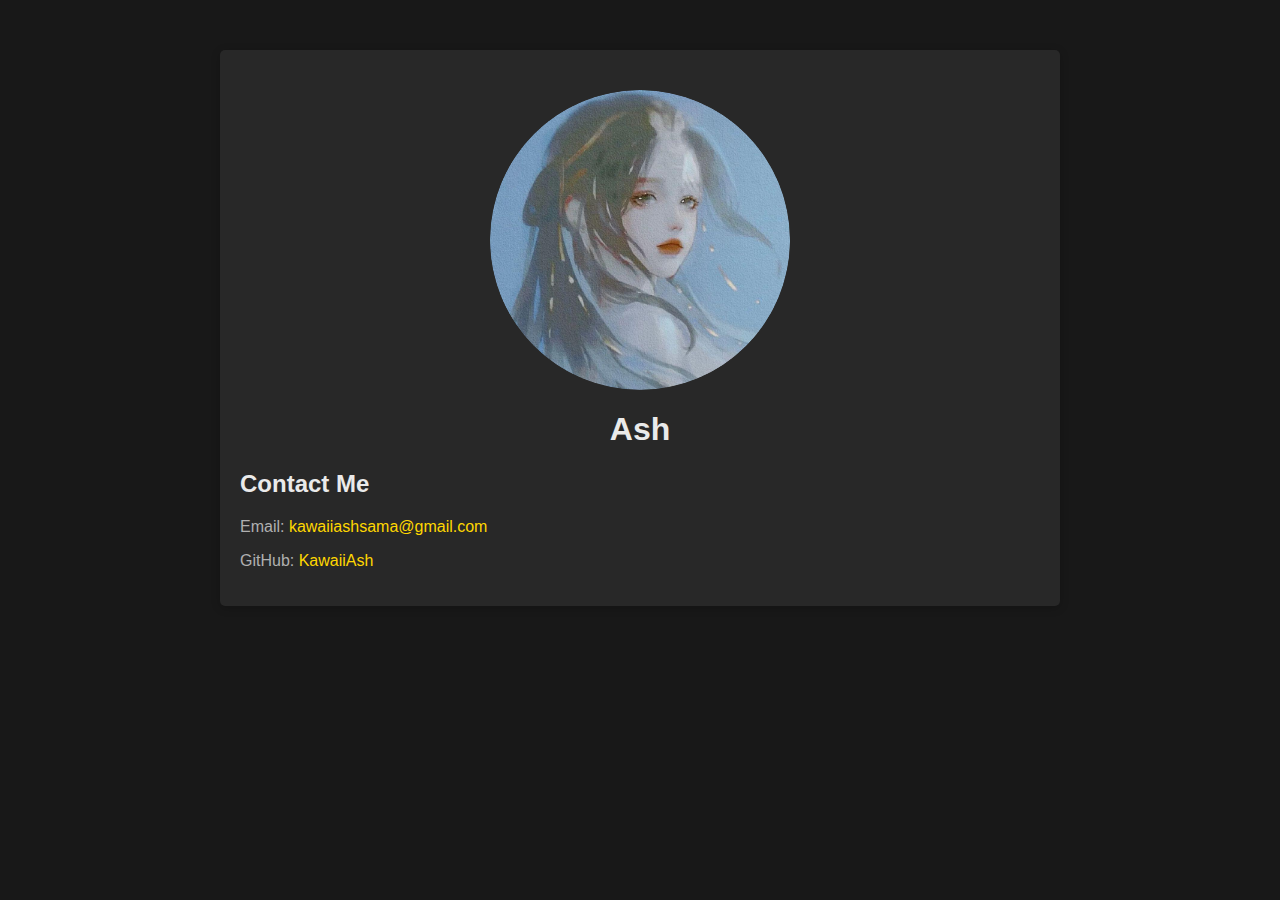
==== index.html @ 877b5894 "init: initial project setup" ====
<!DOCTYPE html>
<html lang="zh-CN">
<head>
    <meta charset="UTF-8">
    <meta name="viewport" content="width=device-width, initial-scale=1.0">
    <title>About me</title>
    <style>
        body {
            font-family: 'Arial', sans-serif;
            background-color: #181818; 
            margin: 0;
            padding: 0;
            color: #EAEAEA;  
        }
        .container {
            max-width: 800px;
            margin: 50px auto;
            background-color: #282828;  
            padding: 20px;
            border-radius: 5px;
            box-shadow: 0 2px 10px rgba(0, 0, 0, 0.2);
        }
        h1 {
            text-align: center;
            color: #EAEAEA;
        }
        p {
            color: #B0B0B0;  
        }
        a {
            color: #FFD700; 
            text-decoration: none;
        }
        a:hover {
            text-decoration: underline;
        }
        .profile-image {
            width: 300px;
            height: 300px;
            border-radius: 50%;
            margin: 20px auto;
            display: block;
        }
    </style>
</head>
<body>
    <div class="container">
        <img src="avator.png" alt="个人照片" class="profile-image">
        <h1>Ash</h1>        
        <h2>Contact Me</h2>
        <p>Email: <a href="mailto:kawaiiashsama@gmail.com">kawaiiashsama@gmail.com</a></p>
        <p>GitHub: <a href="https://github.com/KawaiiAsh" target="_blank">KawaiiAsh</a></p>
    </div>
</body>
</html>
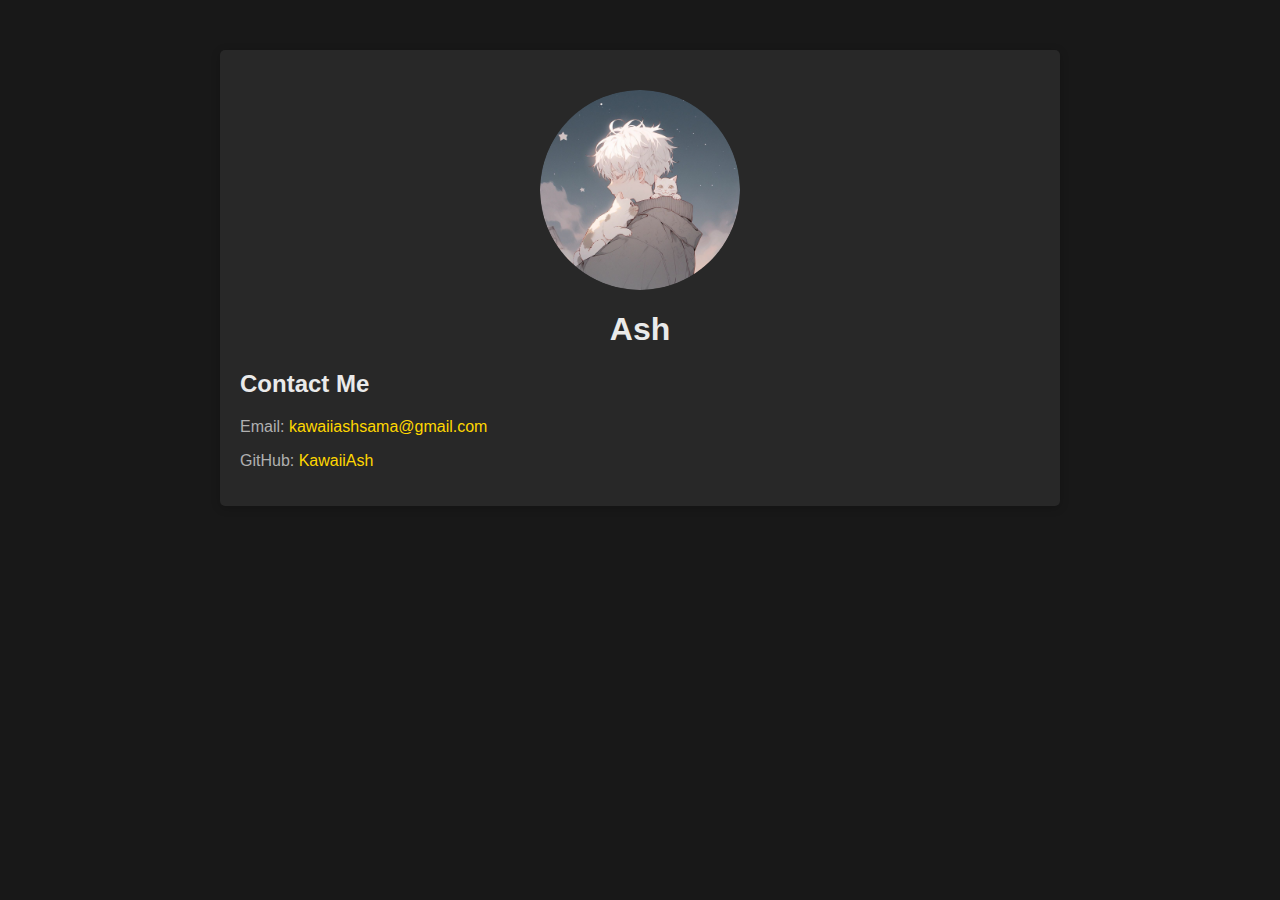
==== commit 523ddbc5: "style: replace avator" ====
--- a/index.html
+++ b/index.html
@@ -35,8 +35,8 @@
             text-decoration: underline;
         }
         .profile-image {
-            width: 300px;
-            height: 300px;
+            width: 200px;
+            height: 200px;
             border-radius: 50%;
             margin: 20px auto;
             display: block;
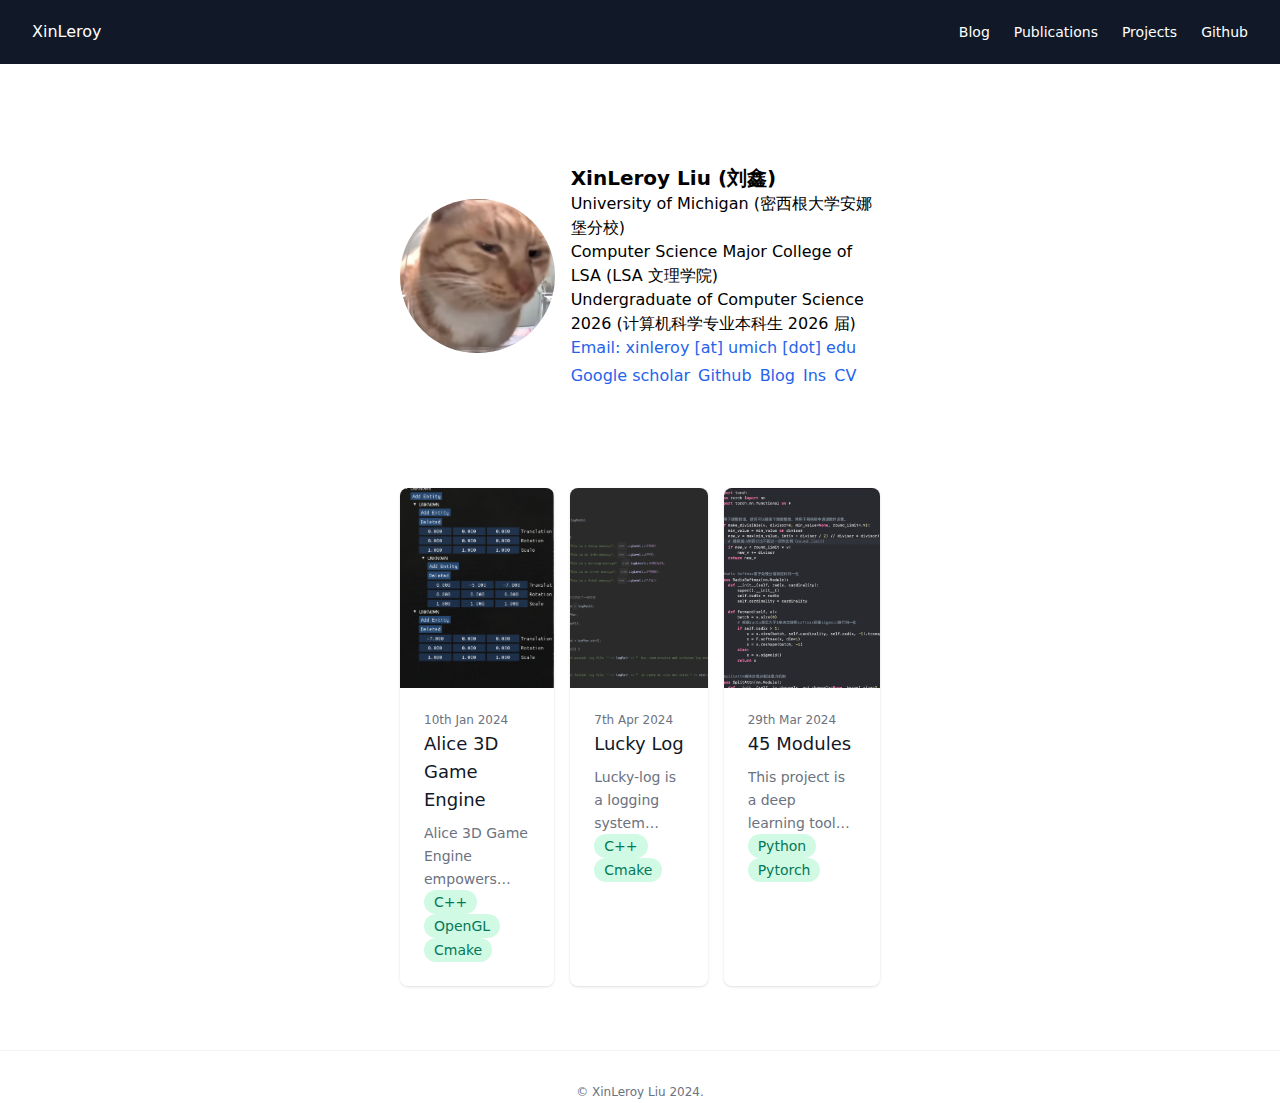
==== commit ecac64ba: "update: homepage" ====
--- a/index.html
+++ b/index.html
@@ -1,55 +1,190 @@
 <!DOCTYPE html>
-<html lang="zh-CN">
+<html lang="en">
+
 <head>
     <meta charset="UTF-8">
     <meta name="viewport" content="width=device-width, initial-scale=1.0">
-    <title>About me</title>
-    <style>
-        body {
-            font-family: 'Arial', sans-serif;
-            background-color: #181818; 
-            margin: 0;
-            padding: 0;
-            color: #EAEAEA;  
-        }
-        .container {
-            max-width: 800px;
-            margin: 50px auto;
-            background-color: #282828;  
-            padding: 20px;
-            border-radius: 5px;
-            box-shadow: 0 2px 10px rgba(0, 0, 0, 0.2);
-        }
-        h1 {
-            text-align: center;
-            color: #EAEAEA;
-        }
-        p {
-            color: #B0B0B0;  
-        }
-        a {
-            color: #FFD700; 
-            text-decoration: none;
-        }
-        a:hover {
-            text-decoration: underline;
-        }
-        .profile-image {
-            width: 200px;
-            height: 200px;
-            border-radius: 50%;
-            margin: 20px auto;
-            display: block;
-        }
-    </style>
+    <link href="./src/output.css" rel="stylesheet">
+    <title>XinLeroy Liu</title>
 </head>
+
 <body>
-    <div class="container">
-        <img src="avator.png" alt="个人照片" class="profile-image">
-        <h1>Ash</h1>        
-        <h2>Contact Me</h2>
-        <p>Email: <a href="mailto:kawaiiashsama@gmail.com">kawaiiashsama@gmail.com</a></p>
-        <p>GitHub: <a href="https://github.com/KawaiiAsh" target="_blank">KawaiiAsh</a></p>
+    <!-- 导航栏 -->
+    <div class="bg-gray-900">
+        <div class="mx-auto max-w-screen-xl px-4 sm:px-6 lg:px-8">
+            <div class="flex h-16 items-center justify-between">
+                <div class="flex-1 md:flex md:items-center md:gap-12">
+                    <a class="text-gray-500 transition hover:text-gray-500/75 text-white hover:text-white/75" href="#">
+                        XinLeroy
+                    </a>
+                </div>
+                <div class="md:flex md:items-center md:gap-12">
+                    <nav aria-label="Global" class="hidden md:block">
+                        <ul class="flex items-center gap-6 text-sm">
+                            <li>
+                                <a class="text-gray-500 transition hover:text-gray-500/75 text-white hover:text-white/75"
+                                    href="#">
+                                    Blog
+                                </a>
+                            </li>
+                            <li>
+                                <a class="text-gray-500 transition hover:text-gray-500/75 text-white hover:text-white/75"
+                                    href="#">
+                                    Publications
+                                </a>
+                            </li>
+                            <li>
+                                <a class="text-gray-500 transition hover:text-gray-500/75 text-white hover:text-white/75"
+                                    href="#">
+                                    Projects
+                                </a>
+                            </li>
+                            <li>
+                                <a class="text-gray-500 transition hover:text-gray-500/75 text-white hover:text-white/75"
+                                    href="#">
+                                    Github
+                                </a>
+                            </li>
+                        </ul>
+                    </nav>
+                </div>
+            </div>
+        </div>
     </div>
+
+    <!-- 个人信息 -->
+    <div class="personal-info flex items-center space-x-4">
+        <!-- 照片 -->
+        <div class="photo w-1/3">
+            <img src="./src/images/image.png" alt="Personal Photo" class="rounded-full">
+        </div>
+        <!-- 文字描述 -->
+        <div class="text w-2/3">
+            <h1 class="text-xl font-semibold">XinLeroy Liu (刘鑫)</h1>
+            <p class="text-base">University of Michigan (密西根大学安娜堡分校)</p>
+            <p class="text-base">Computer Science Major College of LSA (LSA 文理学院)</p>
+            <p class="text-base">Undergraduate of Computer Science 2026 (计算机科学专业本科生 2026 届)</p>
+            <a href="mailto:xinleroy@umich.edu" class="text-base text-blue-600 hover:text-blue-800">Email: xinleroy [at]
+                umich
+                [dot]
+                edu</a>
+            <div class="flex mt-1">
+                <a href="URL" class="text-base text-blue-600 hover:text-blue-800 mr-2">Google scholar</a>
+                <a href="URL" class="text-base text-blue-600 hover:text-blue-800 mr-2"> Github</a>
+                <a href="URL" class="text-base text-blue-600 hover:text-blue-800 mr-2"> Blog</a>
+                <a href="URL" class="text-base text-blue-600 hover:text-blue-800 mr-2"> Ins</a>
+                <a href="URL" class="text-base text-blue-600 hover:text-blue-800 mr-2"> CV</a>
+            </div>
+        </div>
+    </div>
+
+    <!-- 项目列表 -->
+    <div class="personal-info flex space-x-4">
+        <article class="overflow-hidden rounded-lg shadow transition hover:shadow-lg">
+            <img alt="" src="./src/images/alice-e.png" class="h-[200px] w-full object-cover sm:h-[200x]" />
+
+            <div class="bg-white p-4 sm:p-6">
+                <time datetime="2022-10-10" class="block text-xs text-gray-500"> 10th Jan 2024 </time>
+
+                <a href="#">
+                    <h3 class="mt-0.5 text-lg text-gray-900">Alice 3D Game Engine</h3>
+                </a>
+
+                <p class="mt-2 line-clamp-3 text-sm/relaxed text-gray-500">
+                    Alice 3D Game Engine empowers developers to create immersive and visually stunning games with ease,
+                    thanks to its utilization of the powerful OpenGL graphics library. With its cross-platform support,
+                    flexible scene
+                    graph, shader capabilities, and user-friendly API.
+                </p>
+                <span
+                    class="inline-flex items-center justify-center rounded-full bg-emerald-100 px-2.5 py-0.5 text-emerald-700">
+                    <p class="whitespace-nowrap text-sm">C++</p>
+                </span>
+                <span
+                    class="inline-flex items-center justify-center rounded-full bg-emerald-100 px-2.5 py-0.5 text-emerald-700">
+                    <p class="whitespace-nowrap text-sm">OpenGL</p>
+                </span>
+                <span
+                    class="inline-flex items-center justify-center rounded-full bg-emerald-100 px-2.5 py-0.5 text-emerald-700">
+                    <p class="whitespace-nowrap text-sm">Cmake</p>
+                </span>
+            </div>
+        </article>
+
+
+        <article class="overflow-hidden rounded-lg shadow transition hover:shadow-lg">
+            <img alt="" src="./src/images/lucky-log.png" class="h-[200px] w-full object-cover sm:h-[200x]" />
+
+            <div class="bg-white p-4 sm:p-6">
+                <time datetime="2022-10-10" class="block text-xs text-gray-500"> 7th Apr 2024 </time>
+
+                <a href="#">
+                    <h3 class="mt-0.5 text-lg text-gray-900">Lucky Log</h3>
+                </a>
+
+                <p class="mt-2 line-clamp-3 text-sm/relaxed text-gray-500">
+                    Lucky-log is a logging system designed specifically for applications and systems. It aims to provide
+                    simple and
+                    easy-to-use logging functionality to help developers effectively manage and analyze the runtime
+                    status of their
+                    applications.
+                </p>
+                <span
+                    class="inline-flex items-center justify-center rounded-full bg-emerald-100 px-2.5 py-0.5 text-emerald-700">
+                    <p class="whitespace-nowrap text-sm">C++</p>
+                </span>
+                <span
+                    class="inline-flex items-center justify-center rounded-full bg-emerald-100 px-2.5 py-0.5 text-emerald-700">
+                    <p class="whitespace-nowrap text-sm">Cmake</p>
+                </span>
+            </div>
+        </article>
+
+
+        <article class="overflow-hidden rounded-lg shadow transition hover:shadow-lg">
+            <img alt="" src="./src/images/plugandplay.png" class="h-[200px] w-full object-cover sm:h-[200x]" />
+
+            <div class="bg-white p-4 sm:p-6">
+                <time datetime="2022-10-10" class="block text-xs text-gray-500"> 29th Mar 2024 </time>
+
+                <a href="#">
+                    <h3 class="mt-0.5 text-lg text-gray-900">45 Modules</h3>
+                </a>
+
+                <p class="mt-2 line-clamp-3 text-sm/relaxed text-gray-500">
+                    This project is a deep learning tools based on the PyTorch framework, summarizing 45 plug-and-play
+                    modules,
+                    each accompanied by a corresponding paper.
+                    These modules are designed for deep learning tasks,
+                    including but not limited
+                    to various attention mechanisms.
+                </p>
+                <span
+                    class="inline-flex items-center justify-center rounded-full bg-emerald-100 px-2.5 py-0.5 text-emerald-700">
+                    <p class="whitespace-nowrap text-sm">Python</p>
+                </span>
+                <span
+                    class="inline-flex items-center justify-center rounded-full bg-emerald-100 px-2.5 py-0.5 text-emerald-700">
+                    <p class="whitespace-nowrap text-sm">Pytorch</p>
+                </span>
+            </div>
+        </article>
+    </div>
+
+    <!-- 论文 -->
+    <div>
+        
+    </div>
+
+    <footer>
+        <div class="mt-16 border-t border-gray-100 pt-8">
+            <p class="text-center text-xs/relaxed text-gray-500">
+                © XinLeroy Liu 2024.
+        
+                <br />
+            </p>
+        </div>
+    </footer>
 </body>
-</html>
+
+</html>--- a/src/output.css
+++ b/src/output.css
@@ -0,0 +1,1400 @@
+/*
+! tailwindcss v3.4.3 | MIT License | https://tailwindcss.com
+*/
+
+/*
+1. Prevent padding and border from affecting element width. (https://github.com/mozdevs/cssremedy/issues/4)
+2. Allow adding a border to an element by just adding a border-width. (https://github.com/tailwindcss/tailwindcss/pull/116)
+*/
+
+*,
+::before,
+::after {
+  box-sizing: border-box;
+  /* 1 */
+  border-width: 0;
+  /* 2 */
+  border-style: solid;
+  /* 2 */
+  border-color: #e5e7eb;
+  /* 2 */
+}
+
+::before,
+::after {
+  --tw-content: '';
+}
+
+/*
+1. Use a consistent sensible line-height in all browsers.
+2. Prevent adjustments of font size after orientation changes in iOS.
+3. Use a more readable tab size.
+4. Use the user's configured `sans` font-family by default.
+5. Use the user's configured `sans` font-feature-settings by default.
+6. Use the user's configured `sans` font-variation-settings by default.
+7. Disable tap highlights on iOS
+*/
+
+html,
+:host {
+  line-height: 1.5;
+  /* 1 */
+  -webkit-text-size-adjust: 100%;
+  /* 2 */
+  -moz-tab-size: 4;
+  /* 3 */
+  -o-tab-size: 4;
+     tab-size: 4;
+  /* 3 */
+  font-family: ui-sans-serif, system-ui, sans-serif, "Apple Color Emoji", "Segoe UI Emoji", "Segoe UI Symbol", "Noto Color Emoji";
+  /* 4 */
+  font-feature-settings: normal;
+  /* 5 */
+  font-variation-settings: normal;
+  /* 6 */
+  -webkit-tap-highlight-color: transparent;
+  /* 7 */
+}
+
+/*
+1. Remove the margin in all browsers.
+2. Inherit line-height from `html` so users can set them as a class directly on the `html` element.
+*/
+
+body {
+  margin: 0;
+  /* 1 */
+  line-height: inherit;
+  /* 2 */
+}
+
+/*
+1. Add the correct height in Firefox.
+2. Correct the inheritance of border color in Firefox. (https://bugzilla.mozilla.org/show_bug.cgi?id=190655)
+3. Ensure horizontal rules are visible by default.
+*/
+
+hr {
+  height: 0;
+  /* 1 */
+  color: inherit;
+  /* 2 */
+  border-top-width: 1px;
+  /* 3 */
+}
+
+/*
+Add the correct text decoration in Chrome, Edge, and Safari.
+*/
+
+abbr:where([title]) {
+  -webkit-text-decoration: underline dotted;
+          text-decoration: underline dotted;
+}
+
+/*
+Remove the default font size and weight for headings.
+*/
+
+h1,
+h2,
+h3,
+h4,
+h5,
+h6 {
+  font-size: inherit;
+  font-weight: inherit;
+}
+
+/*
+Reset links to optimize for opt-in styling instead of opt-out.
+*/
+
+a {
+  color: inherit;
+  text-decoration: inherit;
+}
+
+/*
+Add the correct font weight in Edge and Safari.
+*/
+
+b,
+strong {
+  font-weight: bolder;
+}
+
+/*
+1. Use the user's configured `mono` font-family by default.
+2. Use the user's configured `mono` font-feature-settings by default.
+3. Use the user's configured `mono` font-variation-settings by default.
+4. Correct the odd `em` font sizing in all browsers.
+*/
+
+code,
+kbd,
+samp,
+pre {
+  font-family: ui-monospace, SFMono-Regular, Menlo, Monaco, Consolas, "Liberation Mono", "Courier New", monospace;
+  /* 1 */
+  font-feature-settings: normal;
+  /* 2 */
+  font-variation-settings: normal;
+  /* 3 */
+  font-size: 1em;
+  /* 4 */
+}
+
+/*
+Add the correct font size in all browsers.
+*/
+
+small {
+  font-size: 80%;
+}
+
+/*
+Prevent `sub` and `sup` elements from affecting the line height in all browsers.
+*/
+
+sub,
+sup {
+  font-size: 75%;
+  line-height: 0;
+  position: relative;
+  vertical-align: baseline;
+}
+
+sub {
+  bottom: -0.25em;
+}
+
+sup {
+  top: -0.5em;
+}
+
+/*
+1. Remove text indentation from table contents in Chrome and Safari. (https://bugs.chromium.org/p/chromium/issues/detail?id=999088, https://bugs.webkit.org/show_bug.cgi?id=201297)
+2. Correct table border color inheritance in all Chrome and Safari. (https://bugs.chromium.org/p/chromium/issues/detail?id=935729, https://bugs.webkit.org/show_bug.cgi?id=195016)
+3. Remove gaps between table borders by default.
+*/
+
+table {
+  text-indent: 0;
+  /* 1 */
+  border-color: inherit;
+  /* 2 */
+  border-collapse: collapse;
+  /* 3 */
+}
+
+/*
+1. Change the font styles in all browsers.
+2. Remove the margin in Firefox and Safari.
+3. Remove default padding in all browsers.
+*/
+
+button,
+input,
+optgroup,
+select,
+textarea {
+  font-family: inherit;
+  /* 1 */
+  font-feature-settings: inherit;
+  /* 1 */
+  font-variation-settings: inherit;
+  /* 1 */
+  font-size: 100%;
+  /* 1 */
+  font-weight: inherit;
+  /* 1 */
+  line-height: inherit;
+  /* 1 */
+  letter-spacing: inherit;
+  /* 1 */
+  color: inherit;
+  /* 1 */
+  margin: 0;
+  /* 2 */
+  padding: 0;
+  /* 3 */
+}
+
+/*
+Remove the inheritance of text transform in Edge and Firefox.
+*/
+
+button,
+select {
+  text-transform: none;
+}
+
+/*
+1. Correct the inability to style clickable types in iOS and Safari.
+2. Remove default button styles.
+*/
+
+button,
+input:where([type='button']),
+input:where([type='reset']),
+input:where([type='submit']) {
+  -webkit-appearance: button;
+  /* 1 */
+  background-color: transparent;
+  /* 2 */
+  background-image: none;
+  /* 2 */
+}
+
+/*
+Use the modern Firefox focus style for all focusable elements.
+*/
+
+:-moz-focusring {
+  outline: auto;
+}
+
+/*
+Remove the additional `:invalid` styles in Firefox. (https://github.com/mozilla/gecko-dev/blob/2f9eacd9d3d995c937b4251a5557d95d494c9be1/layout/style/res/forms.css#L728-L737)
+*/
+
+:-moz-ui-invalid {
+  box-shadow: none;
+}
+
+/*
+Add the correct vertical alignment in Chrome and Firefox.
+*/
+
+progress {
+  vertical-align: baseline;
+}
+
+/*
+Correct the cursor style of increment and decrement buttons in Safari.
+*/
+
+::-webkit-inner-spin-button,
+::-webkit-outer-spin-button {
+  height: auto;
+}
+
+/*
+1. Correct the odd appearance in Chrome and Safari.
+2. Correct the outline style in Safari.
+*/
+
+[type='search'] {
+  -webkit-appearance: textfield;
+  /* 1 */
+  outline-offset: -2px;
+  /* 2 */
+}
+
+/*
+Remove the inner padding in Chrome and Safari on macOS.
+*/
+
+::-webkit-search-decoration {
+  -webkit-appearance: none;
+}
+
+/*
+1. Correct the inability to style clickable types in iOS and Safari.
+2. Change font properties to `inherit` in Safari.
+*/
+
+::-webkit-file-upload-button {
+  -webkit-appearance: button;
+  /* 1 */
+  font: inherit;
+  /* 2 */
+}
+
+/*
+Add the correct display in Chrome and Safari.
+*/
+
+summary {
+  display: list-item;
+}
+
+/*
+Removes the default spacing and border for appropriate elements.
+*/
+
+blockquote,
+dl,
+dd,
+h1,
+h2,
+h3,
+h4,
+h5,
+h6,
+hr,
+figure,
+p,
+pre {
+  margin: 0;
+}
+
+fieldset {
+  margin: 0;
+  padding: 0;
+}
+
+legend {
+  padding: 0;
+}
+
+ol,
+ul,
+menu {
+  list-style: none;
+  margin: 0;
+  padding: 0;
+}
+
+/*
+Reset default styling for dialogs.
+*/
+
+dialog {
+  padding: 0;
+}
+
+/*
+Prevent resizing textareas horizontally by default.
+*/
+
+textarea {
+  resize: vertical;
+}
+
+/*
+1. Reset the default placeholder opacity in Firefox. (https://github.com/tailwindlabs/tailwindcss/issues/3300)
+2. Set the default placeholder color to the user's configured gray 400 color.
+*/
+
+input::-moz-placeholder, textarea::-moz-placeholder {
+  opacity: 1;
+  /* 1 */
+  color: #9ca3af;
+  /* 2 */
+}
+
+input::placeholder,
+textarea::placeholder {
+  opacity: 1;
+  /* 1 */
+  color: #9ca3af;
+  /* 2 */
+}
+
+/*
+Set the default cursor for buttons.
+*/
+
+button,
+[role="button"] {
+  cursor: pointer;
+}
+
+/*
+Make sure disabled buttons don't get the pointer cursor.
+*/
+
+:disabled {
+  cursor: default;
+}
+
+/*
+1. Make replaced elements `display: block` by default. (https://github.com/mozdevs/cssremedy/issues/14)
+2. Add `vertical-align: middle` to align replaced elements more sensibly by default. (https://github.com/jensimmons/cssremedy/issues/14#issuecomment-634934210)
+   This can trigger a poorly considered lint error in some tools but is included by design.
+*/
+
+img,
+svg,
+video,
+canvas,
+audio,
+iframe,
+embed,
+object {
+  display: block;
+  /* 1 */
+  vertical-align: middle;
+  /* 2 */
+}
+
+/*
+Constrain images and videos to the parent width and preserve their intrinsic aspect ratio. (https://github.com/mozdevs/cssremedy/issues/14)
+*/
+
+img,
+video {
+  max-width: 100%;
+  height: auto;
+}
+
+/* Make elements with the HTML hidden attribute stay hidden by default */
+
+[hidden] {
+  display: none;
+}
+
+*, ::before, ::after {
+  --tw-border-spacing-x: 0;
+  --tw-border-spacing-y: 0;
+  --tw-translate-x: 0;
+  --tw-translate-y: 0;
+  --tw-rotate: 0;
+  --tw-skew-x: 0;
+  --tw-skew-y: 0;
+  --tw-scale-x: 1;
+  --tw-scale-y: 1;
+  --tw-pan-x:  ;
+  --tw-pan-y:  ;
+  --tw-pinch-zoom:  ;
+  --tw-scroll-snap-strictness: proximity;
+  --tw-gradient-from-position:  ;
+  --tw-gradient-via-position:  ;
+  --tw-gradient-to-position:  ;
+  --tw-ordinal:  ;
+  --tw-slashed-zero:  ;
+  --tw-numeric-figure:  ;
+  --tw-numeric-spacing:  ;
+  --tw-numeric-fraction:  ;
+  --tw-ring-inset:  ;
+  --tw-ring-offset-width: 0px;
+  --tw-ring-offset-color: #fff;
+  --tw-ring-color: rgb(59 130 246 / 0.5);
+  --tw-ring-offset-shadow: 0 0 #0000;
+  --tw-ring-shadow: 0 0 #0000;
+  --tw-shadow: 0 0 #0000;
+  --tw-shadow-colored: 0 0 #0000;
+  --tw-blur:  ;
+  --tw-brightness:  ;
+  --tw-contrast:  ;
+  --tw-grayscale:  ;
+  --tw-hue-rotate:  ;
+  --tw-invert:  ;
+  --tw-saturate:  ;
+  --tw-sepia:  ;
+  --tw-drop-shadow:  ;
+  --tw-backdrop-blur:  ;
+  --tw-backdrop-brightness:  ;
+  --tw-backdrop-contrast:  ;
+  --tw-backdrop-grayscale:  ;
+  --tw-backdrop-hue-rotate:  ;
+  --tw-backdrop-invert:  ;
+  --tw-backdrop-opacity:  ;
+  --tw-backdrop-saturate:  ;
+  --tw-backdrop-sepia:  ;
+  --tw-contain-size:  ;
+  --tw-contain-layout:  ;
+  --tw-contain-paint:  ;
+  --tw-contain-style:  ;
+}
+
+::backdrop {
+  --tw-border-spacing-x: 0;
+  --tw-border-spacing-y: 0;
+  --tw-translate-x: 0;
+  --tw-translate-y: 0;
+  --tw-rotate: 0;
+  --tw-skew-x: 0;
+  --tw-skew-y: 0;
+  --tw-scale-x: 1;
+  --tw-scale-y: 1;
+  --tw-pan-x:  ;
+  --tw-pan-y:  ;
+  --tw-pinch-zoom:  ;
+  --tw-scroll-snap-strictness: proximity;
+  --tw-gradient-from-position:  ;
+  --tw-gradient-via-position:  ;
+  --tw-gradient-to-position:  ;
+  --tw-ordinal:  ;
+  --tw-slashed-zero:  ;
+  --tw-numeric-figure:  ;
+  --tw-numeric-spacing:  ;
+  --tw-numeric-fraction:  ;
+  --tw-ring-inset:  ;
+  --tw-ring-offset-width: 0px;
+  --tw-ring-offset-color: #fff;
+  --tw-ring-color: rgb(59 130 246 / 0.5);
+  --tw-ring-offset-shadow: 0 0 #0000;
+  --tw-ring-shadow: 0 0 #0000;
+  --tw-shadow: 0 0 #0000;
+  --tw-shadow-colored: 0 0 #0000;
+  --tw-blur:  ;
+  --tw-brightness:  ;
+  --tw-contrast:  ;
+  --tw-grayscale:  ;
+  --tw-hue-rotate:  ;
+  --tw-invert:  ;
+  --tw-saturate:  ;
+  --tw-sepia:  ;
+  --tw-drop-shadow:  ;
+  --tw-backdrop-blur:  ;
+  --tw-backdrop-brightness:  ;
+  --tw-backdrop-contrast:  ;
+  --tw-backdrop-grayscale:  ;
+  --tw-backdrop-hue-rotate:  ;
+  --tw-backdrop-invert:  ;
+  --tw-backdrop-opacity:  ;
+  --tw-backdrop-saturate:  ;
+  --tw-backdrop-sepia:  ;
+  --tw-contain-size:  ;
+  --tw-contain-layout:  ;
+  --tw-contain-paint:  ;
+  --tw-contain-style:  ;
+}
+
+.container {
+  width: 100%;
+}
+
+@media (min-width: 640px) {
+  .container {
+    max-width: 640px;
+  }
+}
+
+@media (min-width: 768px) {
+  .container {
+    max-width: 768px;
+  }
+}
+
+@media (min-width: 1024px) {
+  .container {
+    max-width: 1024px;
+  }
+}
+
+@media (min-width: 1280px) {
+  .container {
+    max-width: 1280px;
+  }
+}
+
+@media (min-width: 1536px) {
+  .container {
+    max-width: 1536px;
+  }
+}
+
+.absolute {
+  position: absolute;
+}
+
+.relative {
+  position: relative;
+}
+
+.inset-0 {
+  inset: 0px;
+}
+
+.mx-auto {
+  margin-left: auto;
+  margin-right: auto;
+}
+
+.mt-2 {
+  margin-top: 0.5rem;
+}
+
+.ml-20 {
+  margin-left: 5rem;
+}
+
+.ml-8 {
+  margin-left: 2rem;
+}
+
+.ml-4 {
+  margin-left: 1rem;
+}
+
+.mr-2 {
+  margin-right: 0.5rem;
+}
+
+.mt-1 {
+  margin-top: 0.25rem;
+}
+
+.mt-4 {
+  margin-top: 1rem;
+}
+
+.mt-8 {
+  margin-top: 2rem;
+}
+
+.mt-0 {
+  margin-top: 0px;
+}
+
+.mt-0\.5 {
+  margin-top: 0.125rem;
+}
+
+.-ms-1 {
+  margin-inline-start: -0.25rem;
+}
+
+.me-1 {
+  margin-inline-end: 0.25rem;
+}
+
+.me-1\.5 {
+  margin-inline-end: 0.375rem;
+}
+
+.mt-16 {
+  margin-top: 4rem;
+}
+
+.line-clamp-3 {
+  overflow: hidden;
+  display: -webkit-box;
+  -webkit-box-orient: vertical;
+  -webkit-line-clamp: 3;
+}
+
+.block {
+  display: block;
+}
+
+.inline-block {
+  display: inline-block;
+}
+
+.flex {
+  display: flex;
+}
+
+.inline-flex {
+  display: inline-flex;
+}
+
+.grid {
+  display: grid;
+}
+
+.hidden {
+  display: none;
+}
+
+.h-16 {
+  height: 4rem;
+}
+
+.h-auto {
+  height: auto;
+}
+
+.h-24 {
+  height: 6rem;
+}
+
+.h-6 {
+  height: 1.5rem;
+}
+
+.h-56 {
+  height: 14rem;
+}
+
+.h-full {
+  height: 100%;
+}
+
+.h-4 {
+  height: 1rem;
+}
+
+.h-\[350px\] {
+  height: 350px;
+}
+
+.h-\[300px\] {
+  height: 300px;
+}
+
+.h-\[200px\] {
+  height: 200px;
+}
+
+.h-px {
+  height: 1px;
+}
+
+.w-1\/4 {
+  width: 25%;
+}
+
+.w-3\/4 {
+  width: 75%;
+}
+
+.w-full {
+  width: 100%;
+}
+
+.w-32 {
+  width: 8rem;
+}
+
+.w-1\/3 {
+  width: 33.333333%;
+}
+
+.w-2\/3 {
+  width: 66.666667%;
+}
+
+.w-24 {
+  width: 6rem;
+}
+
+.w-6 {
+  width: 1.5rem;
+}
+
+.w-auto {
+  width: auto;
+}
+
+.w-56 {
+  width: 14rem;
+}
+
+.w-4 {
+  width: 1rem;
+}
+
+.max-w-screen-xl {
+  max-width: 1280px;
+}
+
+.max-w-lg {
+  max-width: 32rem;
+}
+
+.flex-1 {
+  flex: 1 1 0%;
+}
+
+.flex-shrink-0 {
+  flex-shrink: 0;
+}
+
+.shrink-0 {
+  flex-shrink: 0;
+}
+
+.flex-grow {
+  flex-grow: 1;
+}
+
+.grid-cols-1 {
+  grid-template-columns: repeat(1, minmax(0, 1fr));
+}
+
+.grid-cols-2 {
+  grid-template-columns: repeat(2, minmax(0, 1fr));
+}
+
+.flex-wrap {
+  flex-wrap: wrap;
+}
+
+.items-center {
+  align-items: center;
+}
+
+.justify-center {
+  justify-content: center;
+}
+
+.justify-between {
+  justify-content: space-between;
+}
+
+.gap-6 {
+  gap: 1.5rem;
+}
+
+.gap-4 {
+  gap: 1rem;
+}
+
+.gap-1 {
+  gap: 0.25rem;
+}
+
+.gap-y-8 {
+  row-gap: 2rem;
+}
+
+.space-x-4 > :not([hidden]) ~ :not([hidden]) {
+  --tw-space-x-reverse: 0;
+  margin-right: calc(1rem * var(--tw-space-x-reverse));
+  margin-left: calc(1rem * calc(1 - var(--tw-space-x-reverse)));
+}
+
+.overflow-hidden {
+  overflow: hidden;
+}
+
+.whitespace-nowrap {
+  white-space: nowrap;
+}
+
+.rounded-lg {
+  border-radius: 0.5rem;
+}
+
+.rounded-full {
+  border-radius: 9999px;
+}
+
+.rounded {
+  border-radius: 0.25rem;
+}
+
+.rounded-xl {
+  border-radius: 0.75rem;
+}
+
+.border {
+  border-width: 1px;
+}
+
+.border-t {
+  border-top-width: 1px;
+}
+
+.border-gray-100 {
+  --tw-border-opacity: 1;
+  border-color: rgb(243 244 246 / var(--tw-border-opacity));
+}
+
+.bg-gray-900 {
+  --tw-bg-opacity: 1;
+  background-color: rgb(17 24 39 / var(--tw-bg-opacity));
+}
+
+.bg-white {
+  --tw-bg-opacity: 1;
+  background-color: rgb(255 255 255 / var(--tw-bg-opacity));
+}
+
+.bg-gray-50 {
+  --tw-bg-opacity: 1;
+  background-color: rgb(249 250 251 / var(--tw-bg-opacity));
+}
+
+.bg-indigo-600 {
+  --tw-bg-opacity: 1;
+  background-color: rgb(79 70 229 / var(--tw-bg-opacity));
+}
+
+.bg-purple-100 {
+  --tw-bg-opacity: 1;
+  background-color: rgb(243 232 255 / var(--tw-bg-opacity));
+}
+
+.bg-emerald-100 {
+  --tw-bg-opacity: 1;
+  background-color: rgb(209 250 229 / var(--tw-bg-opacity));
+}
+
+.bg-black {
+  --tw-bg-opacity: 1;
+  background-color: rgb(0 0 0 / var(--tw-bg-opacity));
+}
+
+.bg-gradient-to-r {
+  background-image: linear-gradient(to right, var(--tw-gradient-stops));
+}
+
+.bg-gradient-to-t {
+  background-image: linear-gradient(to top, var(--tw-gradient-stops));
+}
+
+.from-green-300 {
+  --tw-gradient-from: #86efac var(--tw-gradient-from-position);
+  --tw-gradient-to: rgb(134 239 172 / 0) var(--tw-gradient-to-position);
+  --tw-gradient-stops: var(--tw-gradient-from), var(--tw-gradient-to);
+}
+
+.from-gray-900\/50 {
+  --tw-gradient-from: rgb(17 24 39 / 0.5) var(--tw-gradient-from-position);
+  --tw-gradient-to: rgb(17 24 39 / 0) var(--tw-gradient-to-position);
+  --tw-gradient-stops: var(--tw-gradient-from), var(--tw-gradient-to);
+}
+
+.via-blue-500 {
+  --tw-gradient-to: rgb(59 130 246 / 0)  var(--tw-gradient-to-position);
+  --tw-gradient-stops: var(--tw-gradient-from), #3b82f6 var(--tw-gradient-via-position), var(--tw-gradient-to);
+}
+
+.to-purple-600 {
+  --tw-gradient-to: #9333ea var(--tw-gradient-to-position);
+}
+
+.to-gray-900\/25 {
+  --tw-gradient-to: rgb(17 24 39 / 0.25) var(--tw-gradient-to-position);
+}
+
+.object-cover {
+  -o-object-fit: cover;
+     object-fit: cover;
+}
+
+.p-4 {
+  padding: 1rem;
+}
+
+.p-3 {
+  padding: 0.75rem;
+}
+
+.p-0 {
+  padding: 0px;
+}
+
+.p-0\.5 {
+  padding: 0.125rem;
+}
+
+.px-4 {
+  padding-left: 1rem;
+  padding-right: 1rem;
+}
+
+.px-12 {
+  padding-left: 3rem;
+  padding-right: 3rem;
+}
+
+.py-3 {
+  padding-top: 0.75rem;
+  padding-bottom: 0.75rem;
+}
+
+.py-8 {
+  padding-top: 2rem;
+  padding-bottom: 2rem;
+}
+
+.px-2 {
+  padding-left: 0.5rem;
+  padding-right: 0.5rem;
+}
+
+.px-2\.5 {
+  padding-left: 0.625rem;
+  padding-right: 0.625rem;
+}
+
+.py-0 {
+  padding-top: 0px;
+  padding-bottom: 0px;
+}
+
+.py-0\.5 {
+  padding-top: 0.125rem;
+  padding-bottom: 0.125rem;
+}
+
+.px-6 {
+  padding-left: 1.5rem;
+  padding-right: 1.5rem;
+}
+
+.pt-32 {
+  padding-top: 8rem;
+}
+
+.pt-8 {
+  padding-top: 2rem;
+}
+
+.text-center {
+  text-align: center;
+}
+
+.text-sm {
+  font-size: 0.875rem;
+  line-height: 1.25rem;
+}
+
+.text-xl {
+  font-size: 1.25rem;
+  line-height: 1.75rem;
+}
+
+.text-base {
+  font-size: 1rem;
+  line-height: 1.5rem;
+}
+
+.text-3xl {
+  font-size: 1.875rem;
+  line-height: 2.25rem;
+}
+
+.text-lg {
+  font-size: 1.125rem;
+  line-height: 1.75rem;
+}
+
+.text-sm\/relaxed {
+  font-size: 0.875rem;
+  line-height: 1.625;
+}
+
+.text-xs {
+  font-size: 0.75rem;
+  line-height: 1rem;
+}
+
+.text-xs\/relaxed {
+  font-size: 0.75rem;
+  line-height: 1.625;
+}
+
+.font-bold {
+  font-weight: 700;
+}
+
+.font-semibold {
+  font-weight: 600;
+}
+
+.font-medium {
+  font-weight: 500;
+}
+
+.text-gray-500 {
+  --tw-text-opacity: 1;
+  color: rgb(107 114 128 / var(--tw-text-opacity));
+}
+
+.text-gray-600 {
+  --tw-text-opacity: 1;
+  color: rgb(75 85 99 / var(--tw-text-opacity));
+}
+
+.text-gray-700 {
+  --tw-text-opacity: 1;
+  color: rgb(55 65 81 / var(--tw-text-opacity));
+}
+
+.text-gray-900 {
+  --tw-text-opacity: 1;
+  color: rgb(17 24 39 / var(--tw-text-opacity));
+}
+
+.text-white {
+  --tw-text-opacity: 1;
+  color: rgb(255 255 255 / var(--tw-text-opacity));
+}
+
+.text-blue-600 {
+  --tw-text-opacity: 1;
+  color: rgb(37 99 235 / var(--tw-text-opacity));
+}
+
+.text-blue-800 {
+  --tw-text-opacity: 1;
+  color: rgb(30 64 175 / var(--tw-text-opacity));
+}
+
+.text-purple-600 {
+  --tw-text-opacity: 1;
+  color: rgb(147 51 234 / var(--tw-text-opacity));
+}
+
+.text-white\/90 {
+  color: rgb(255 255 255 / 0.9);
+}
+
+.text-white\/95 {
+  color: rgb(255 255 255 / 0.95);
+}
+
+.text-emerald-700 {
+  --tw-text-opacity: 1;
+  color: rgb(4 120 87 / var(--tw-text-opacity));
+}
+
+.underline {
+  text-decoration-line: underline;
+}
+
+.shadow-sm {
+  --tw-shadow: 0 1px 2px 0 rgb(0 0 0 / 0.05);
+  --tw-shadow-colored: 0 1px 2px 0 var(--tw-shadow-color);
+  box-shadow: var(--tw-ring-offset-shadow, 0 0 #0000), var(--tw-ring-shadow, 0 0 #0000), var(--tw-shadow);
+}
+
+.shadow-xl {
+  --tw-shadow: 0 20px 25px -5px rgb(0 0 0 / 0.1), 0 8px 10px -6px rgb(0 0 0 / 0.1);
+  --tw-shadow-colored: 0 20px 25px -5px var(--tw-shadow-color), 0 8px 10px -6px var(--tw-shadow-color);
+  box-shadow: var(--tw-ring-offset-shadow, 0 0 #0000), var(--tw-ring-shadow, 0 0 #0000), var(--tw-shadow);
+}
+
+.shadow {
+  --tw-shadow: 0 1px 3px 0 rgb(0 0 0 / 0.1), 0 1px 2px -1px rgb(0 0 0 / 0.1);
+  --tw-shadow-colored: 0 1px 3px 0 var(--tw-shadow-color), 0 1px 2px -1px var(--tw-shadow-color);
+  box-shadow: var(--tw-ring-offset-shadow, 0 0 #0000), var(--tw-ring-shadow, 0 0 #0000), var(--tw-shadow);
+}
+
+.transition {
+  transition-property: color, background-color, border-color, text-decoration-color, fill, stroke, opacity, box-shadow, transform, filter, -webkit-backdrop-filter;
+  transition-property: color, background-color, border-color, text-decoration-color, fill, stroke, opacity, box-shadow, transform, filter, backdrop-filter;
+  transition-property: color, background-color, border-color, text-decoration-color, fill, stroke, opacity, box-shadow, transform, filter, backdrop-filter, -webkit-backdrop-filter;
+  transition-timing-function: cubic-bezier(0.4, 0, 0.2, 1);
+  transition-duration: 150ms;
+}
+
+.personal-info {
+  padding-left: 400px;
+  padding-right: 400px;
+  padding-top: 100px;
+}
+
+.hover\:border-gray-200:hover {
+  --tw-border-opacity: 1;
+  border-color: rgb(229 231 235 / var(--tw-border-opacity));
+}
+
+.hover\:bg-indigo-700:hover {
+  --tw-bg-opacity: 1;
+  background-color: rgb(67 56 202 / var(--tw-bg-opacity));
+}
+
+.hover\:bg-\[length\:400\%_400\%\]:hover {
+  background-size: 400% 400%;
+}
+
+.hover\:text-gray-500\/75:hover {
+  color: rgb(107 114 128 / 0.75);
+}
+
+.hover\:text-white\/75:hover {
+  color: rgb(255 255 255 / 0.75);
+}
+
+.hover\:text-blue-800:hover {
+  --tw-text-opacity: 1;
+  color: rgb(30 64 175 / var(--tw-text-opacity));
+}
+
+.hover\:text-gray-700\/75:hover {
+  color: rgb(55 65 81 / 0.75);
+}
+
+.hover\:shadow-sm:hover {
+  --tw-shadow: 0 1px 2px 0 rgb(0 0 0 / 0.05);
+  --tw-shadow-colored: 0 1px 2px 0 var(--tw-shadow-color);
+  box-shadow: var(--tw-ring-offset-shadow, 0 0 #0000), var(--tw-ring-shadow, 0 0 #0000), var(--tw-shadow);
+}
+
+.hover\:shadow-lg:hover {
+  --tw-shadow: 0 10px 15px -3px rgb(0 0 0 / 0.1), 0 4px 6px -4px rgb(0 0 0 / 0.1);
+  --tw-shadow-colored: 0 10px 15px -3px var(--tw-shadow-color), 0 4px 6px -4px var(--tw-shadow-color);
+  box-shadow: var(--tw-ring-offset-shadow, 0 0 #0000), var(--tw-ring-shadow, 0 0 #0000), var(--tw-shadow);
+}
+
+.hover\:ring-1:hover {
+  --tw-ring-offset-shadow: var(--tw-ring-inset) 0 0 0 var(--tw-ring-offset-width) var(--tw-ring-offset-color);
+  --tw-ring-shadow: var(--tw-ring-inset) 0 0 0 calc(1px + var(--tw-ring-offset-width)) var(--tw-ring-color);
+  box-shadow: var(--tw-ring-offset-shadow), var(--tw-ring-shadow), var(--tw-shadow, 0 0 #0000);
+}
+
+.hover\:ring-gray-200:hover {
+  --tw-ring-opacity: 1;
+  --tw-ring-color: rgb(229 231 235 / var(--tw-ring-opacity));
+}
+
+.hover\:\[animation-duration\:_4s\]:hover {
+  animation-duration: 4s;
+}
+
+.focus\:outline-none:focus {
+  outline: 2px solid transparent;
+  outline-offset: 2px;
+}
+
+.focus\:ring:focus {
+  --tw-ring-offset-shadow: var(--tw-ring-inset) 0 0 0 var(--tw-ring-offset-width) var(--tw-ring-offset-color);
+  --tw-ring-shadow: var(--tw-ring-inset) 0 0 0 calc(3px + var(--tw-ring-offset-width)) var(--tw-ring-color);
+  box-shadow: var(--tw-ring-offset-shadow), var(--tw-ring-shadow), var(--tw-shadow, 0 0 #0000);
+}
+
+.focus\:ring-yellow-400:focus {
+  --tw-ring-opacity: 1;
+  --tw-ring-color: rgb(250 204 21 / var(--tw-ring-opacity));
+}
+
+.group:hover .group-hover\:grayscale-\[50\%\] {
+  --tw-grayscale: grayscale(50%);
+  filter: var(--tw-blur) var(--tw-brightness) var(--tw-contrast) var(--tw-grayscale) var(--tw-hue-rotate) var(--tw-invert) var(--tw-saturate) var(--tw-sepia) var(--tw-drop-shadow);
+}
+
+@media (min-width: 640px) {
+  .sm\:mt-1 {
+    margin-top: 0.25rem;
+  }
+
+  .sm\:block {
+    display: block;
+  }
+
+  .sm\:h-\[450px\] {
+    height: 450px;
+  }
+
+  .sm\:h-\[300x\] {
+    height: 300x;
+  }
+
+  .sm\:h-\[200x\] {
+    height: 200x;
+  }
+
+  .sm\:grid-cols-3 {
+    grid-template-columns: repeat(3, minmax(0, 1fr));
+  }
+
+  .sm\:p-6 {
+    padding: 1.5rem;
+  }
+
+  .sm\:px-6 {
+    padding-left: 1.5rem;
+    padding-right: 1.5rem;
+  }
+
+  .sm\:py-12 {
+    padding-top: 3rem;
+    padding-bottom: 3rem;
+  }
+
+  .sm\:pt-48 {
+    padding-top: 12rem;
+  }
+
+  .sm\:text-4xl {
+    font-size: 2.25rem;
+    line-height: 2.5rem;
+  }
+
+  .sm\:text-sm {
+    font-size: 0.875rem;
+    line-height: 1.25rem;
+  }
+
+  .sm\:text-gray-600 {
+    --tw-text-opacity: 1;
+    color: rgb(75 85 99 / var(--tw-text-opacity));
+  }
+}
+
+@media (min-width: 768px) {
+  .md\:block {
+    display: block;
+  }
+
+  .md\:flex {
+    display: flex;
+  }
+
+  .md\:items-center {
+    align-items: center;
+  }
+
+  .md\:gap-12 {
+    gap: 3rem;
+  }
+}
+
+@media (min-width: 1024px) {
+  .lg\:mx-0 {
+    margin-left: 0px;
+    margin-right: 0px;
+  }
+
+  .lg\:grid-cols-2 {
+    grid-template-columns: repeat(2, minmax(0, 1fr));
+  }
+
+  .lg\:items-center {
+    align-items: center;
+  }
+
+  .lg\:gap-x-16 {
+    -moz-column-gap: 4rem;
+         column-gap: 4rem;
+  }
+
+  .lg\:px-8 {
+    padding-left: 2rem;
+    padding-right: 2rem;
+  }
+
+  .lg\:py-16 {
+    padding-top: 4rem;
+    padding-bottom: 4rem;
+  }
+
+  .lg\:pt-64 {
+    padding-top: 16rem;
+  }
+
+  .ltr\:lg\:text-left:where([dir="ltr"], [dir="ltr"] *) {
+    text-align: left;
+  }
+
+  .rtl\:lg\:text-right:where([dir="rtl"], [dir="rtl"] *) {
+    text-align: right;
+  }
+}
+
+@media (prefers-color-scheme: dark) {
+  .dark\:bg-purple-600 {
+    --tw-bg-opacity: 1;
+    background-color: rgb(147 51 234 / var(--tw-bg-opacity));
+  }
+
+  .dark\:text-purple-100 {
+    --tw-text-opacity: 1;
+    color: rgb(243 232 255 / var(--tw-text-opacity));
+  }
+
+  .dark\:text-gray-400 {
+    --tw-text-opacity: 1;
+    color: rgb(156 163 175 / var(--tw-text-opacity));
+  }
+
+  .dark\:text-white {
+    --tw-text-opacity: 1;
+    color: rgb(255 255 255 / var(--tw-text-opacity));
+  }
+
+  .dark\:shadow-gray-700\/25 {
+    --tw-shadow-color: rgb(55 65 81 / 0.25);
+    --tw-shadow: var(--tw-shadow-colored);
+  }
+}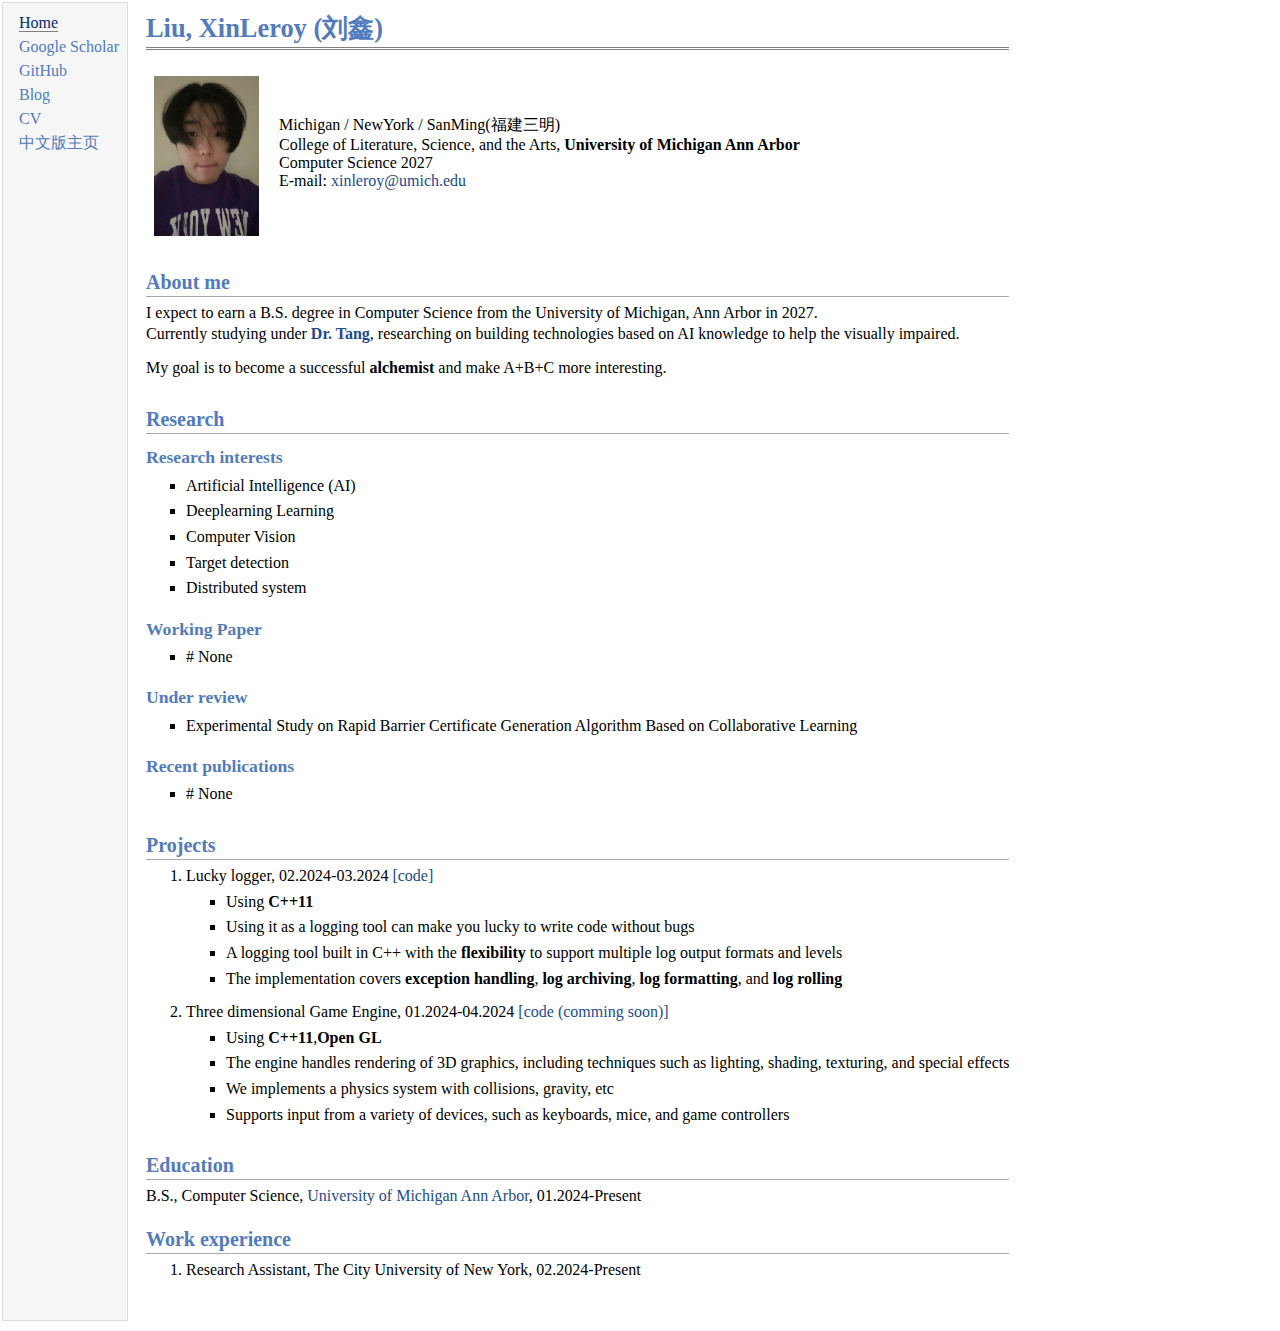
==== commit ba8d8b06: "update: homepage" ====
--- a/index.html
+++ b/index.html
@@ -1,190 +1,160 @@
-<!DOCTYPE html>
-<html lang="en">
-
-<head>
-    <meta charset="UTF-8">
-    <meta name="viewport" content="width=device-width, initial-scale=1.0">
-    <link href="./src/output.css" rel="stylesheet">
-    <title>XinLeroy Liu</title>
-</head>
-
-<body>
-    <!-- 导航栏 -->
-    <div class="bg-gray-900">
-        <div class="mx-auto max-w-screen-xl px-4 sm:px-6 lg:px-8">
-            <div class="flex h-16 items-center justify-between">
-                <div class="flex-1 md:flex md:items-center md:gap-12">
-                    <a class="text-gray-500 transition hover:text-gray-500/75 text-white hover:text-white/75" href="#">
-                        XinLeroy
-                    </a>
-                </div>
-                <div class="md:flex md:items-center md:gap-12">
-                    <nav aria-label="Global" class="hidden md:block">
-                        <ul class="flex items-center gap-6 text-sm">
-                            <li>
-                                <a class="text-gray-500 transition hover:text-gray-500/75 text-white hover:text-white/75"
-                                    href="#">
-                                    Blog
-                                </a>
-                            </li>
-                            <li>
-                                <a class="text-gray-500 transition hover:text-gray-500/75 text-white hover:text-white/75"
-                                    href="#">
-                                    Publications
-                                </a>
-                            </li>
-                            <li>
-                                <a class="text-gray-500 transition hover:text-gray-500/75 text-white hover:text-white/75"
-                                    href="#">
-                                    Projects
-                                </a>
-                            </li>
-                            <li>
-                                <a class="text-gray-500 transition hover:text-gray-500/75 text-white hover:text-white/75"
-                                    href="#">
-                                    Github
-                                </a>
-                            </li>
-                        </ul>
-                    </nav>
-                </div>
-            </div>
-        </div>
-    </div>
-
-    <!-- 个人信息 -->
-    <div class="personal-info flex items-center space-x-4">
-        <!-- 照片 -->
-        <div class="photo w-1/3">
-            <img src="./src/images/image.png" alt="Personal Photo" class="rounded-full">
-        </div>
-        <!-- 文字描述 -->
-        <div class="text w-2/3">
-            <h1 class="text-xl font-semibold">XinLeroy Liu (刘鑫)</h1>
-            <p class="text-base">University of Michigan (密西根大学安娜堡分校)</p>
-            <p class="text-base">Computer Science Major College of LSA (LSA 文理学院)</p>
-            <p class="text-base">Undergraduate of Computer Science 2026 (计算机科学专业本科生 2026 届)</p>
-            <a href="mailto:xinleroy@umich.edu" class="text-base text-blue-600 hover:text-blue-800">Email: xinleroy [at]
-                umich
-                [dot]
-                edu</a>
-            <div class="flex mt-1">
-                <a href="URL" class="text-base text-blue-600 hover:text-blue-800 mr-2">Google scholar</a>
-                <a href="URL" class="text-base text-blue-600 hover:text-blue-800 mr-2"> Github</a>
-                <a href="URL" class="text-base text-blue-600 hover:text-blue-800 mr-2"> Blog</a>
-                <a href="URL" class="text-base text-blue-600 hover:text-blue-800 mr-2"> Ins</a>
-                <a href="URL" class="text-base text-blue-600 hover:text-blue-800 mr-2"> CV</a>
-            </div>
-        </div>
-    </div>
-
-    <!-- 项目列表 -->
-    <div class="personal-info flex space-x-4">
-        <article class="overflow-hidden rounded-lg shadow transition hover:shadow-lg">
-            <img alt="" src="./src/images/alice-e.png" class="h-[200px] w-full object-cover sm:h-[200x]" />
-
-            <div class="bg-white p-4 sm:p-6">
-                <time datetime="2022-10-10" class="block text-xs text-gray-500"> 10th Jan 2024 </time>
-
-                <a href="#">
-                    <h3 class="mt-0.5 text-lg text-gray-900">Alice 3D Game Engine</h3>
-                </a>
-
-                <p class="mt-2 line-clamp-3 text-sm/relaxed text-gray-500">
-                    Alice 3D Game Engine empowers developers to create immersive and visually stunning games with ease,
-                    thanks to its utilization of the powerful OpenGL graphics library. With its cross-platform support,
-                    flexible scene
-                    graph, shader capabilities, and user-friendly API.
-                </p>
-                <span
-                    class="inline-flex items-center justify-center rounded-full bg-emerald-100 px-2.5 py-0.5 text-emerald-700">
-                    <p class="whitespace-nowrap text-sm">C++</p>
-                </span>
-                <span
-                    class="inline-flex items-center justify-center rounded-full bg-emerald-100 px-2.5 py-0.5 text-emerald-700">
-                    <p class="whitespace-nowrap text-sm">OpenGL</p>
-                </span>
-                <span
-                    class="inline-flex items-center justify-center rounded-full bg-emerald-100 px-2.5 py-0.5 text-emerald-700">
-                    <p class="whitespace-nowrap text-sm">Cmake</p>
-                </span>
-            </div>
-        </article>
-
-
-        <article class="overflow-hidden rounded-lg shadow transition hover:shadow-lg">
-            <img alt="" src="./src/images/lucky-log.png" class="h-[200px] w-full object-cover sm:h-[200x]" />
-
-            <div class="bg-white p-4 sm:p-6">
-                <time datetime="2022-10-10" class="block text-xs text-gray-500"> 7th Apr 2024 </time>
-
-                <a href="#">
-                    <h3 class="mt-0.5 text-lg text-gray-900">Lucky Log</h3>
-                </a>
-
-                <p class="mt-2 line-clamp-3 text-sm/relaxed text-gray-500">
-                    Lucky-log is a logging system designed specifically for applications and systems. It aims to provide
-                    simple and
-                    easy-to-use logging functionality to help developers effectively manage and analyze the runtime
-                    status of their
-                    applications.
-                </p>
-                <span
-                    class="inline-flex items-center justify-center rounded-full bg-emerald-100 px-2.5 py-0.5 text-emerald-700">
-                    <p class="whitespace-nowrap text-sm">C++</p>
-                </span>
-                <span
-                    class="inline-flex items-center justify-center rounded-full bg-emerald-100 px-2.5 py-0.5 text-emerald-700">
-                    <p class="whitespace-nowrap text-sm">Cmake</p>
-                </span>
-            </div>
-        </article>
-
-
-        <article class="overflow-hidden rounded-lg shadow transition hover:shadow-lg">
-            <img alt="" src="./src/images/plugandplay.png" class="h-[200px] w-full object-cover sm:h-[200x]" />
-
-            <div class="bg-white p-4 sm:p-6">
-                <time datetime="2022-10-10" class="block text-xs text-gray-500"> 29th Mar 2024 </time>
-
-                <a href="#">
-                    <h3 class="mt-0.5 text-lg text-gray-900">45 Modules</h3>
-                </a>
-
-                <p class="mt-2 line-clamp-3 text-sm/relaxed text-gray-500">
-                    This project is a deep learning tools based on the PyTorch framework, summarizing 45 plug-and-play
-                    modules,
-                    each accompanied by a corresponding paper.
-                    These modules are designed for deep learning tasks,
-                    including but not limited
-                    to various attention mechanisms.
-                </p>
-                <span
-                    class="inline-flex items-center justify-center rounded-full bg-emerald-100 px-2.5 py-0.5 text-emerald-700">
-                    <p class="whitespace-nowrap text-sm">Python</p>
-                </span>
-                <span
-                    class="inline-flex items-center justify-center rounded-full bg-emerald-100 px-2.5 py-0.5 text-emerald-700">
-                    <p class="whitespace-nowrap text-sm">Pytorch</p>
-                </span>
-            </div>
-        </article>
-    </div>
-
-    <!-- 论文 -->
-    <div>
-        
-    </div>
-
-    <footer>
-        <div class="mt-16 border-t border-gray-100 pt-8">
-            <p class="text-center text-xs/relaxed text-gray-500">
-                © XinLeroy Liu 2024.
-        
-                <br />
-            </p>
-        </div>
-    </footer>
-</body>
-
+<!DOCTYPE html PUBLIC "-//W3C//DTD XHTML 1.1//EN" "http://www.w3.org/TR/xhtml11/DTD/xhtml11.dtd">
+<html xmlns="http://www.w3.org/1999/xhtml" xml:lang="en">
+
+<head>
+  <meta name="generator" content="jemdoc, see http://jemdoc.jaboc.net/" />
+  <meta http-equiv="Content-Type" content="text/html;charset=utf-8" />
+  <link rel="stylesheet" href="jemdoc.css" type="text/css" />
+  <link rel="shortcut icon" href="favicon.ico" />
+  <link rel="bookmark" href="favicon.ico" type="image/x-icon" 　 />
+  <title>Liu, XinLeroy (刘鑫)</title>
+</head>
+
+<body>
+  <table summary="Table for page layout." id="tlayout">
+    <tr valign="top">
+      <td id="layout-menu">
+        <!-- <div class="menu-category">Menu</div> -->
+        <div class="menu-item"><a href="index.html" class="current">Home</a></div>
+        <div class="menu-item"><a href="#">Google Scholar</a></div>
+        <div class="menu-item"><a href="https://github.com/kawaiiash">GitHub</a></div>
+        <div class="menu-item"><a href="https://www.kawaiiash.blog">Blog</a></div>
+        <div class="menu-item"><a href="#">CV</a></div>
+        <div class="menu-item"><a href="zh.html">中文版主页</a></div>
+      </td>
+      <td id="layout-content">
+        <div id="toptitle">
+          <h1>Liu, XinLeroy (刘鑫) </h1>
+        </div>
+        <table class="imgtable">
+          <tr>
+            <td>
+              <a href="https://www.kawaiiash.com"><img src="photos/me.png" alt="alt text" width="105px"
+                  height="160px" /></a>&nbsp;
+            </td>
+            <td align="left">
+              Michigan / NewYork / SanMing(福建三明) <br />
+              College of Literature, Science, and the Arts, <b>University of Michigan Ann Arbor</b> <br />
+              Computer Science 2027<br />
+              E-mail: <a href="mailto:xinleroy@umich.edu">xinleroy@umich.edu</a></p>
+            </td>
+          </tr>
+        </table>
+        <h2>About me</h2>
+        <p>I expect to earn a B.S. degree in Computer Science from the University of Michigan, Ann Arbor in 2027.<br />
+          Currently studying under <a href="https://www.gc.cuny.edu/people/hao-tang"><b>Dr. Tang</b></a>, researching on
+          building technologies based on AI knowledge to help the visually
+          impaired.
+        <p>My goal is to become a successful <b>alchemist</b> and make A+B+C more interesting.</p>
+        <h2>Research</h2>
+        <h3>Research interests</h3>
+        <ul>
+          <li>
+            <p>Artificial Intelligence (AI)</p>
+          </li>
+          <li>
+            <p>Deeplearning Learning</p>
+          </li>
+          <li>
+            <p>Computer Vision</p>
+          </li>
+          <li>
+            <p>Target detection</p>
+          </li>
+          </li>
+          <li>
+            <p>Distributed system</p>
+          </li>
+        </ul>
+
+        <h3>Working Paper</h3>
+        <ul>
+          <li>
+            <p># None</p>
+          </li>
+        </ul>
+
+        <h3>Under review</h3>
+        <ul>
+          <li>
+            <p>Experimental Study on Rapid Barrier Certificate Generation Algorithm Based on Collaborative Learning
+            </p>
+          </li>
+        </ul>
+
+        <h3>Recent publications</h3>
+        <ul>
+          <li>
+            <p># None</p>
+          </li>
+        </ul>
+
+        <h2>Projects</h2>
+        <ol>
+          <li>
+            <p>Lucky logger, 02.2024-03.2024 <a href="https://github.com/KawaiiAsh/lucky-log">[code]</a></p>
+          </li>
+          <ul>
+            <li>
+              <p>Using <b>C++11</b></p>
+            </li>
+            <li>
+              <p>Using it as a logging tool can make you lucky to write code without bugs
+            </li>
+            <li>
+              <p>A logging tool built in C++ with the <b>flexibility</b> to support multiple log output formats and
+                levels</p>
+            </li>
+            </li>
+            <li>
+              <p>The implementation covers <b>exception handling</b>, <b>log archiving</b>, <b>log formatting</b>, and
+                <b>log rolling</b>
+              </p>
+            </li>
+            </li>
+          </ul>
+          </ul>
+
+
+          <li>
+            <p>Three dimensional Game Engine, 01.2024-04.2024 <a href="https://github.com/vrymuxstf/alice-network">[code
+                (comming soon)]</a></p>
+          </li>
+          <ul>
+            <li>
+              <p>Using <b>C++11</b>,<b>Open GL</b></p>
+            </li>
+            <li>
+              <p>The engine handles rendering of 3D graphics, including techniques such as lighting, shading, texturing,
+                and special
+                effects</p>
+            </li>
+            <li>
+              <p>We implements a physics system with collisions, gravity, etc</p>
+            </li>
+            <li>
+              <p>Supports input from a variety of devices, such as keyboards, mice, and game controllers</p>
+            </li>
+            </li>
+            </li>
+          </ul>
+          </ul>
+        </ol>
+        <h2>Education</h2>
+        <p>B.S., Computer Science, <a href="https://umich.edu//">University of Michigan Ann Arbor</a>, 01.2024-Present
+        </p>
+        <ul>
+        </ul>
+        <h2>Work experience</h2>
+        <ol>
+          <li>
+            <p>Research Assistant, The City University of New York, 02.2024-Present</p>
+          </li>
+          <ul>
+            <p><br />
+      </td>
+    </tr>
+  </table>
+</body>
+
 </html>--- a/jemdoc.css
+++ b/jemdoc.css
@@ -0,0 +1,367 @@
+/* Default css file for jemdoc. */
+
+table#tlayout {
+    border: none;
+    border-collapse: separate;
+    background: white;
+}
+
+body {
+	background: white;
+	font-family: Georgia, serif;
+	padding-bottom: 8px;
+	margin: 0;
+}
+
+#layout-menu {
+	background: #f6f6f6;
+	border: 1px solid #dddddd;
+	padding-top: 0.5em;
+	padding-left: 8px;
+	padding-right: 8px;
+	font-size: 1.0em;
+	width: auto;
+	white-space: nowrap;
+    text-align: left;
+    vertical-align: top;
+}
+
+#layout-menu td {
+	background: #f4f4f4;
+    vertical-align: top;
+}
+
+#layout-content {
+	padding-top: 0.0em;
+	padding-left: 1.0em;
+	padding-right: 1.0em;
+    border: none;
+    background: white;
+    text-align: left;
+    vertical-align: top;
+}
+
+#layout-menu a {
+	line-height: 1.5em;
+	margin-left: 0.5em;
+}
+
+tt {
+    background: #ffffdd;
+}
+
+pre, tt {
+	font-size: 90%;
+	font-family: monaco, monospace;
+}
+
+a, a > tt {
+	color: #224b8d;
+	text-decoration: none;
+}
+
+a:hover {
+	border-bottom: 1px gray dotted;
+}
+
+#layout-menu a.current:link, #layout-menu a.current:visited {
+	color: #022b6d;
+	border-bottom: 1px gray solid;
+}
+#layout-menu a:link, #layout-menu a:visited, #layout-menu a:hover {
+	color: #527bbd;
+	text-decoration: none;
+}
+#layout-menu a:hover {
+	text-decoration: none;
+}
+
+div.menu-category {
+	border-bottom: 1px solid gray;
+	margin-top: 0.8em;
+	padding-top: 0.2em;
+	padding-bottom: 0.1em;
+	font-weight: bold;
+}
+
+div.menu-item {
+	padding-left: 16px;
+	text-indent: -16px;
+}
+
+div#toptitle {
+	padding-bottom: 0.2em;
+	margin-bottom: 1.5em;
+	border-bottom: 3px double gray;
+}
+
+/* Reduce space if we begin the page with a title. */
+div#toptitle + h2, div#toptitle + h3 {
+	margin-top: -0.7em;
+}
+
+div#subtitle {
+	margin-top: 0.0em;
+	margin-bottom: 0.0em;
+	padding-top: 0em;
+	padding-bottom: 0.1em;
+}
+
+em {
+	font-style: italic;
+}
+
+strong {
+	font-weight: bold;
+}
+
+
+h1, h2, h3 {
+	color: #527bbd;
+	margin-top: 0.7em;
+	margin-bottom: 0.3em;
+	padding-bottom: 0.2em;
+	line-height: 1.0;
+	padding-top: 0.5em;
+	border-bottom: 1px solid #aaaaaa;
+}
+
+h1 {
+	font-size: 165%;
+}
+
+h2 {
+	padding-top: 0.8em;
+	font-size: 125%;
+}
+
+h2 + h3 {
+    padding-top: 0.2em;
+}
+
+h3 {
+	font-size: 110%;
+	border-bottom: none;
+}
+
+p {
+	margin-top: 0.0em;
+	margin-bottom: 0.8em;
+	padding: 0;
+	line-height: 1.3;
+}
+
+pre {
+	padding: 0;
+	margin: 0;
+}
+
+div#footer {
+	font-size: small;
+	border-top: 1px solid #c0c0c0;
+	padding-top: 0.1em;
+	margin-top: 4.0em;
+	color: #c0c0c0;
+}
+
+div#footer a {
+	color: #80a0b0;
+}
+
+div#footer-text {
+	float: left;
+	padding-bottom: 8px;
+}
+
+ul, ol, dl {
+	margin-top: 0.2em;
+	padding-top: 0;
+	margin-bottom: 0.8em;
+}
+
+dt {
+	margin-top: 0.5em;
+	margin-bottom: 0;
+}
+
+dl {
+	margin-left: 20px;
+}
+
+dd {
+	color: #222222;
+}
+
+dd > *:first-child {
+	margin-top: 0;
+}
+
+ul {
+	list-style-position: outside;
+	list-style-type: square;
+}
+
+p + ul, p + ol {
+	margin-top: -0.5em;
+}
+
+li ul, li ol {
+	margin-top: -0.3em;
+}
+
+ol {
+	list-style-position: outside;
+	list-style-type: decimal;
+}
+
+li p, dd p {
+	margin-bottom: 0.3em;
+}
+
+
+ol ol {
+	list-style-type: lower-alpha;
+}
+
+ol ol ol {
+	list-style-type: lower-roman;
+}
+
+p + div.codeblock {
+	margin-top: -0.6em;
+}
+
+div.codeblock, div.infoblock {
+	margin-right: 0%;
+	margin-top: 1.2em;
+	margin-bottom: 1.3em;
+}
+
+div.blocktitle {
+	font-weight: bold;
+	color: #cd7b62;
+	margin-top: 1.2em;
+	margin-bottom: 0.1em;
+}
+
+div.blockcontent {
+	border: 1px solid silver;
+	padding: 0.3em 0.5em;
+}
+
+div.infoblock > div.blockcontent {
+	background: #ffffee;
+}
+
+div.blockcontent p + ul, div.blockcontent p + ol {
+	margin-top: 0.4em;
+}
+
+div.infoblock p {
+	margin-bottom: 0em;
+}
+
+div.infoblock li p, div.infoblock dd p {
+	margin-bottom: 0.5em;
+}
+
+div.infoblock p + p {
+	margin-top: 0.8em;
+}
+
+div.codeblock > div.blockcontent {
+	background: #f6f6f6;
+}
+
+span.pycommand {
+	color: #000070;
+}
+
+span.statement {
+	color: #008800;
+}
+span.builtin {
+	color: #000088;
+}
+span.special {
+	color: #990000;
+}
+span.operator {
+	color: #880000;
+}
+span.error {
+	color: #aa0000;
+}
+span.comment, span.comment > *, span.string, span.string > * {
+	color: #606060;
+}
+
+@media print {
+	#layout-menu { display: none; }
+}
+
+#fwtitle {
+	margin: 2px;
+}
+
+#fwtitle #toptitle {
+	padding-left: 0.5em;
+	margin-bottom: 0.5em;
+}
+
+#layout-content h1:first-child, #layout-content h2:first-child, #layout-content h3:first-child {
+	margin-top: -0.7em;
+}
+
+div#toptitle h1, #layout-content div#toptitle h1 {
+	margin-bottom: 0.0em;
+	padding-bottom: 0.1em;
+	padding-top: 0;
+	margin-top: 0.5em;
+	border-bottom: none;
+}
+
+img.eq {
+	padding: 0;
+	padding-left: 0.1em;
+	padding-right: 0.1em;
+	margin: 0;
+}
+
+img.eqwl {
+	padding-left: 2em;
+	padding-top: 0.6em;
+	padding-bottom: 0.2em;
+	margin: 0;
+}
+
+table {
+    border: 2px solid black;
+    border-collapse: collapse;
+}
+
+td {
+    padding: 2px;
+    padding-left: 0.5em;
+    padding-right: 0.5em;
+    text-align: center;
+    border: 1px solid gray;
+}
+
+table + table {
+    margin-top: 1em;
+}
+
+tr.heading {
+    font-weight: bold;
+    border-bottom: 2px solid black;
+}
+
+img {
+    border: none;
+}
+
+table.imgtable, table.imgtable td {
+    border: none;
+    text-align: left;
+}
